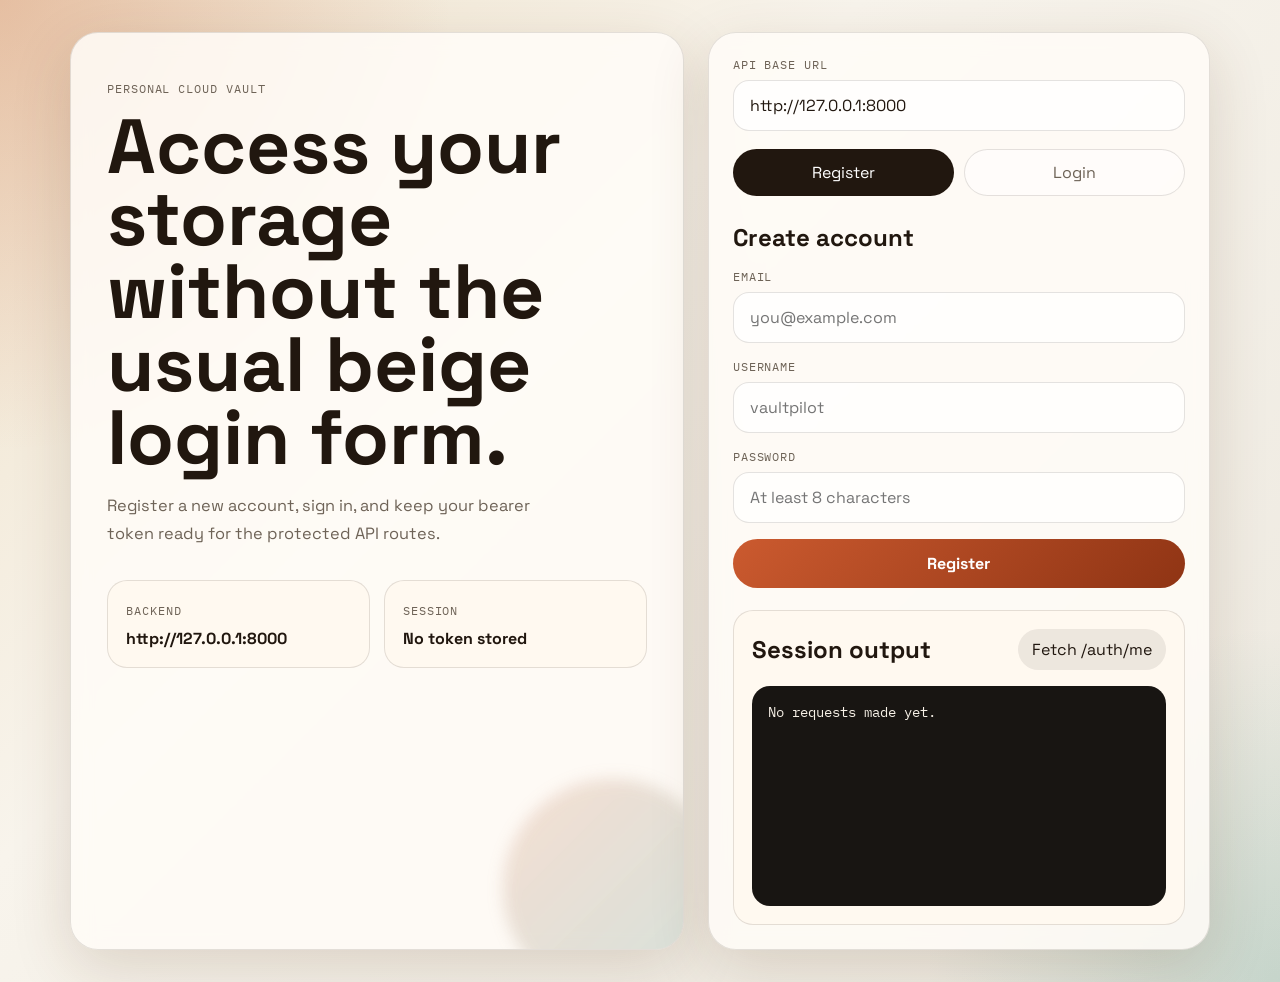
==== frontend/index.html @ d18f1fa2 "Implement user authentication with registration and login endpoints; add environment configuration a" ====
<!DOCTYPE html>
<html lang="en">
<head>
  <meta charset="UTF-8">
  <meta name="viewport" content="width=device-width, initial-scale=1.0">
  <title>Cloud Vault Auth</title>
  <link rel="preconnect" href="https://fonts.googleapis.com">
  <link rel="preconnect" href="https://fonts.gstatic.com" crossorigin>
  <link href="https://fonts.googleapis.com/css2?family=Space+Grotesk:wght@400;500;700&family=IBM+Plex+Mono:wght@400;500&display=swap" rel="stylesheet">
  <link rel="stylesheet" href="./styles.css">
</head>
<body>
  <main class="page-shell">
    <section class="hero-panel">
      <p class="eyebrow">Personal Cloud Vault</p>
      <h1>Access your storage without the usual beige login form.</h1>
      <p class="hero-copy">
        Register a new account, sign in, and keep your bearer token ready for the protected API routes.
      </p>
      <div class="status-grid">
        <article>
          <span class="status-label">Backend</span>
          <strong id="backend-url-label">http://127.0.0.1:8000</strong>
        </article>
        <article>
          <span class="status-label">Session</span>
          <strong id="session-state">No token stored</strong>
        </article>
      </div>
    </section>

    <section class="auth-panel">
      <div class="panel-topbar">
        <label class="api-field">
          <span>API Base URL</span>
          <input id="api-base-url" type="url" value="http://127.0.0.1:8000" />
        </label>
      </div>

      <div class="tab-row" role="tablist" aria-label="Authentication forms">
        <button id="register-tab" class="tab is-active" type="button" data-target="register-form">Register</button>
        <button id="login-tab" class="tab" type="button" data-target="login-form">Login</button>
      </div>

      <form id="register-form" class="auth-form is-visible">
        <h2>Create account</h2>
        <label>
          <span>Email</span>
          <input id="register-email" type="email" placeholder="you@example.com" required>
        </label>
        <label>
          <span>Username</span>
          <input id="register-username" type="text" placeholder="vaultpilot" required>
        </label>
        <label>
          <span>Password</span>
          <input id="register-password" type="password" placeholder="At least 8 characters" required>
        </label>
        <button class="primary-action" type="submit">Register</button>
      </form>

      <form id="login-form" class="auth-form">
        <h2>Sign in</h2>
        <label>
          <span>Username</span>
          <input id="login-username" type="text" placeholder="vaultpilot" required>
        </label>
        <label>
          <span>Password</span>
          <input id="login-password" type="password" placeholder="Your password" required>
        </label>
        <button class="primary-action" type="submit">Login</button>
      </form>

      <section class="result-panel">
        <div class="result-header">
          <h3>Session output</h3>
          <button id="fetch-me" class="secondary-action" type="button">Fetch /auth/me</button>
        </div>
        <pre id="response-output">No requests made yet.</pre>
      </section>
    </section>
  </main>

  <script src="./app.js"></script>
</body>
</html>
---- frontend/styles.css ----
:root {
  --bg: #f3efe5;
  --panel: rgba(255, 252, 247, 0.86);
  --panel-strong: #fff9f0;
  --text: #21170f;
  --muted: #6e6357;
  --line: rgba(33, 23, 15, 0.12);
  --accent: #cb5a2f;
  --accent-dark: #8f3414;
  --shadow: 0 18px 60px rgba(88, 49, 20, 0.16);
}

* {
  box-sizing: border-box;
}

body {
  margin: 0;
  min-height: 100vh;
  font-family: "Space Grotesk", sans-serif;
  color: var(--text);
  background:
    radial-gradient(circle at top left, rgba(203, 90, 47, 0.26), transparent 28%),
    radial-gradient(circle at bottom right, rgba(45, 135, 121, 0.20), transparent 22%),
    linear-gradient(135deg, #efe2ca 0%, #f8f4ec 38%, #ece8df 100%);
}

.page-shell {
  width: min(1140px, calc(100% - 32px));
  margin: 32px auto;
  display: grid;
  grid-template-columns: 1.1fr 0.9fr;
  gap: 24px;
  align-items: stretch;
}

.hero-panel,
.auth-panel {
  border: 1px solid var(--line);
  border-radius: 28px;
  background: var(--panel);
  backdrop-filter: blur(10px);
  box-shadow: var(--shadow);
}

.hero-panel {
  padding: 36px;
  position: relative;
  overflow: hidden;
}

.hero-panel::after {
  content: "";
  position: absolute;
  inset: auto -40px -50px auto;
  width: 220px;
  height: 220px;
  border-radius: 50%;
  background: linear-gradient(135deg, rgba(203, 90, 47, 0.18), rgba(45, 135, 121, 0.20));
  filter: blur(8px);
}

.eyebrow,
.status-label,
label span {
  font-family: "IBM Plex Mono", monospace;
  letter-spacing: 0.08em;
  text-transform: uppercase;
  font-size: 0.72rem;
  color: var(--muted);
}

h1 {
  margin: 14px 0 18px;
  font-size: clamp(2.5rem, 6vw, 4.8rem);
  line-height: 0.95;
  max-width: 10ch;
}

.hero-copy {
  max-width: 44ch;
  font-size: 1.02rem;
  line-height: 1.7;
  color: var(--muted);
}

.status-grid {
  margin-top: 32px;
  display: grid;
  grid-template-columns: repeat(2, minmax(0, 1fr));
  gap: 14px;
}

.status-grid article,
.result-panel {
  background: var(--panel-strong);
  border: 1px solid var(--line);
  border-radius: 20px;
}

.status-grid article {
  padding: 18px;
}

.status-grid strong {
  margin-top: 8px;
  display: block;
  font-size: 1rem;
}

.auth-panel {
  padding: 24px;
  display: flex;
  flex-direction: column;
  gap: 18px;
}

.panel-topbar {
  display: flex;
}

.api-field {
  width: 100%;
}

.tab-row {
  display: grid;
  grid-template-columns: repeat(2, 1fr);
  gap: 10px;
}

.tab {
  border: 1px solid var(--line);
  border-radius: 999px;
  padding: 12px 18px;
  background: rgba(255, 255, 255, 0.45);
  color: var(--muted);
  font: inherit;
  cursor: pointer;
  transition: transform 160ms ease, background-color 160ms ease, color 160ms ease;
}

.tab:hover,
.tab:focus-visible,
.primary-action:hover,
.secondary-action:hover {
  transform: translateY(-1px);
}

.tab.is-active {
  background: var(--text);
  color: #fff;
}

.auth-form {
  display: none;
  grid-template-columns: 1fr;
  gap: 16px;
  padding: 8px 0 4px;
}

.auth-form.is-visible {
  display: grid;
}

.auth-form h2,
.result-header h3 {
  margin: 0;
  font-size: 1.5rem;
}

label {
  display: grid;
  gap: 8px;
}

input {
  width: 100%;
  border: 1px solid var(--line);
  border-radius: 16px;
  padding: 14px 16px;
  background: rgba(255, 255, 255, 0.72);
  color: var(--text);
  font: inherit;
}

input:focus {
  outline: 2px solid rgba(203, 90, 47, 0.28);
  outline-offset: 2px;
  border-color: rgba(203, 90, 47, 0.52);
}

.primary-action,
.secondary-action {
  border: none;
  border-radius: 999px;
  cursor: pointer;
  font: inherit;
}

.primary-action {
  padding: 14px 18px;
  background: linear-gradient(135deg, var(--accent), var(--accent-dark));
  color: white;
  font-weight: 700;
}

.secondary-action {
  padding: 10px 14px;
  background: rgba(33, 23, 15, 0.08);
  color: var(--text);
}

.result-panel {
  padding: 18px;
}

.result-header {
  display: flex;
  justify-content: space-between;
  align-items: center;
  gap: 12px;
}

pre {
  margin: 16px 0 0;
  min-height: 220px;
  max-height: 340px;
  overflow: auto;
  padding: 16px;
  border-radius: 18px;
  background: #181512;
  color: #f7f1e7;
  font-family: "IBM Plex Mono", monospace;
  font-size: 0.88rem;
  line-height: 1.55;
}

@media (max-width: 920px) {
  .page-shell {
    grid-template-columns: 1fr;
  }

  h1 {
    max-width: none;
  }
}

@media (max-width: 560px) {
  .page-shell {
    width: min(100% - 20px, 1140px);
    margin: 10px auto 20px;
  }

  .hero-panel,
  .auth-panel {
    border-radius: 22px;
  }

  .hero-panel,
  .auth-panel,
  .status-grid article,
  .result-panel {
    padding-left: 18px;
    padding-right: 18px;
  }

  .status-grid {
    grid-template-columns: 1fr;
  }

  .result-header {
    align-items: flex-start;
    flex-direction: column;
  }
}
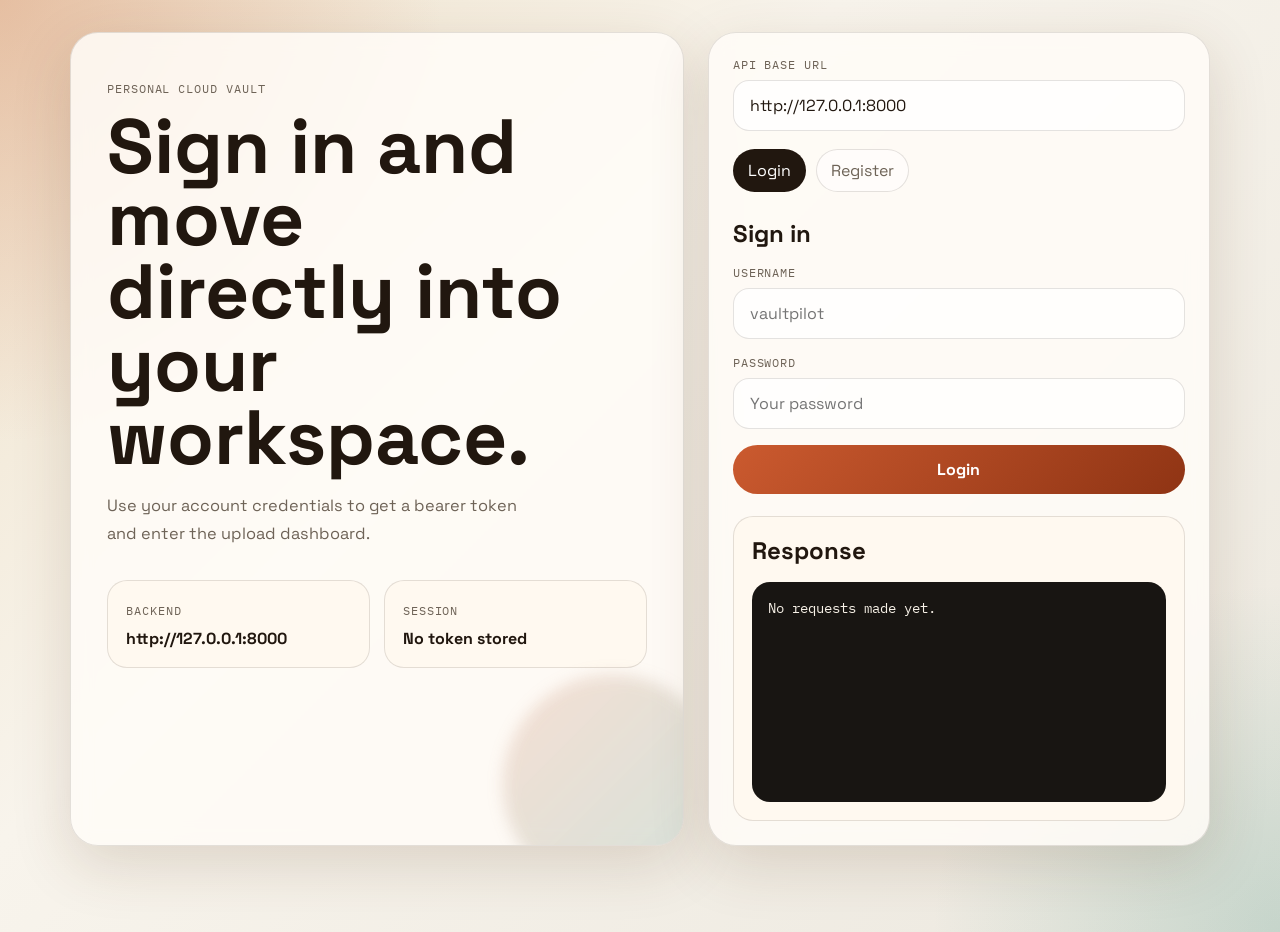
==== commit 19fe4941: "added UI" ====
--- a/frontend/index.html
+++ b/frontend/index.html
@@ -2,86 +2,11 @@
 <html lang="en">
 <head>
   <meta charset="UTF-8">
+  <meta http-equiv="refresh" content="0; url=./login.html">
   <meta name="viewport" content="width=device-width, initial-scale=1.0">
-  <title>Cloud Vault Auth</title>
-  <link rel="preconnect" href="https://fonts.googleapis.com">
-  <link rel="preconnect" href="https://fonts.gstatic.com" crossorigin>
-  <link href="https://fonts.googleapis.com/css2?family=Space+Grotesk:wght@400;500;700&family=IBM+Plex+Mono:wght@400;500&display=swap" rel="stylesheet">
-  <link rel="stylesheet" href="./styles.css">
+  <title>Redirecting</title>
 </head>
 <body>
-  <main class="page-shell">
-    <section class="hero-panel">
-      <p class="eyebrow">Personal Cloud Vault</p>
-      <h1>Access your storage without the usual beige login form.</h1>
-      <p class="hero-copy">
-        Register a new account, sign in, and keep your bearer token ready for the protected API routes.
-      </p>
-      <div class="status-grid">
-        <article>
-          <span class="status-label">Backend</span>
-          <strong id="backend-url-label">http://127.0.0.1:8000</strong>
-        </article>
-        <article>
-          <span class="status-label">Session</span>
-          <strong id="session-state">No token stored</strong>
-        </article>
-      </div>
-    </section>
-
-    <section class="auth-panel">
-      <div class="panel-topbar">
-        <label class="api-field">
-          <span>API Base URL</span>
-          <input id="api-base-url" type="url" value="http://127.0.0.1:8000" />
-        </label>
-      </div>
-
-      <div class="tab-row" role="tablist" aria-label="Authentication forms">
-        <button id="register-tab" class="tab is-active" type="button" data-target="register-form">Register</button>
-        <button id="login-tab" class="tab" type="button" data-target="login-form">Login</button>
-      </div>
-
-      <form id="register-form" class="auth-form is-visible">
-        <h2>Create account</h2>
-        <label>
-          <span>Email</span>
-          <input id="register-email" type="email" placeholder="you@example.com" required>
-        </label>
-        <label>
-          <span>Username</span>
-          <input id="register-username" type="text" placeholder="vaultpilot" required>
-        </label>
-        <label>
-          <span>Password</span>
-          <input id="register-password" type="password" placeholder="At least 8 characters" required>
-        </label>
-        <button class="primary-action" type="submit">Register</button>
-      </form>
-
-      <form id="login-form" class="auth-form">
-        <h2>Sign in</h2>
-        <label>
-          <span>Username</span>
-          <input id="login-username" type="text" placeholder="vaultpilot" required>
-        </label>
-        <label>
-          <span>Password</span>
-          <input id="login-password" type="password" placeholder="Your password" required>
-        </label>
-        <button class="primary-action" type="submit">Login</button>
-      </form>
-
-      <section class="result-panel">
-        <div class="result-header">
-          <h3>Session output</h3>
-          <button id="fetch-me" class="secondary-action" type="button">Fetch /auth/me</button>
-        </div>
-        <pre id="response-output">No requests made yet.</pre>
-      </section>
-    </section>
-  </main>
-
-  <script src="./app.js"></script>
+  <p>Redirecting to <a href="./login.html">login</a>...</p>
 </body>
 </html>
